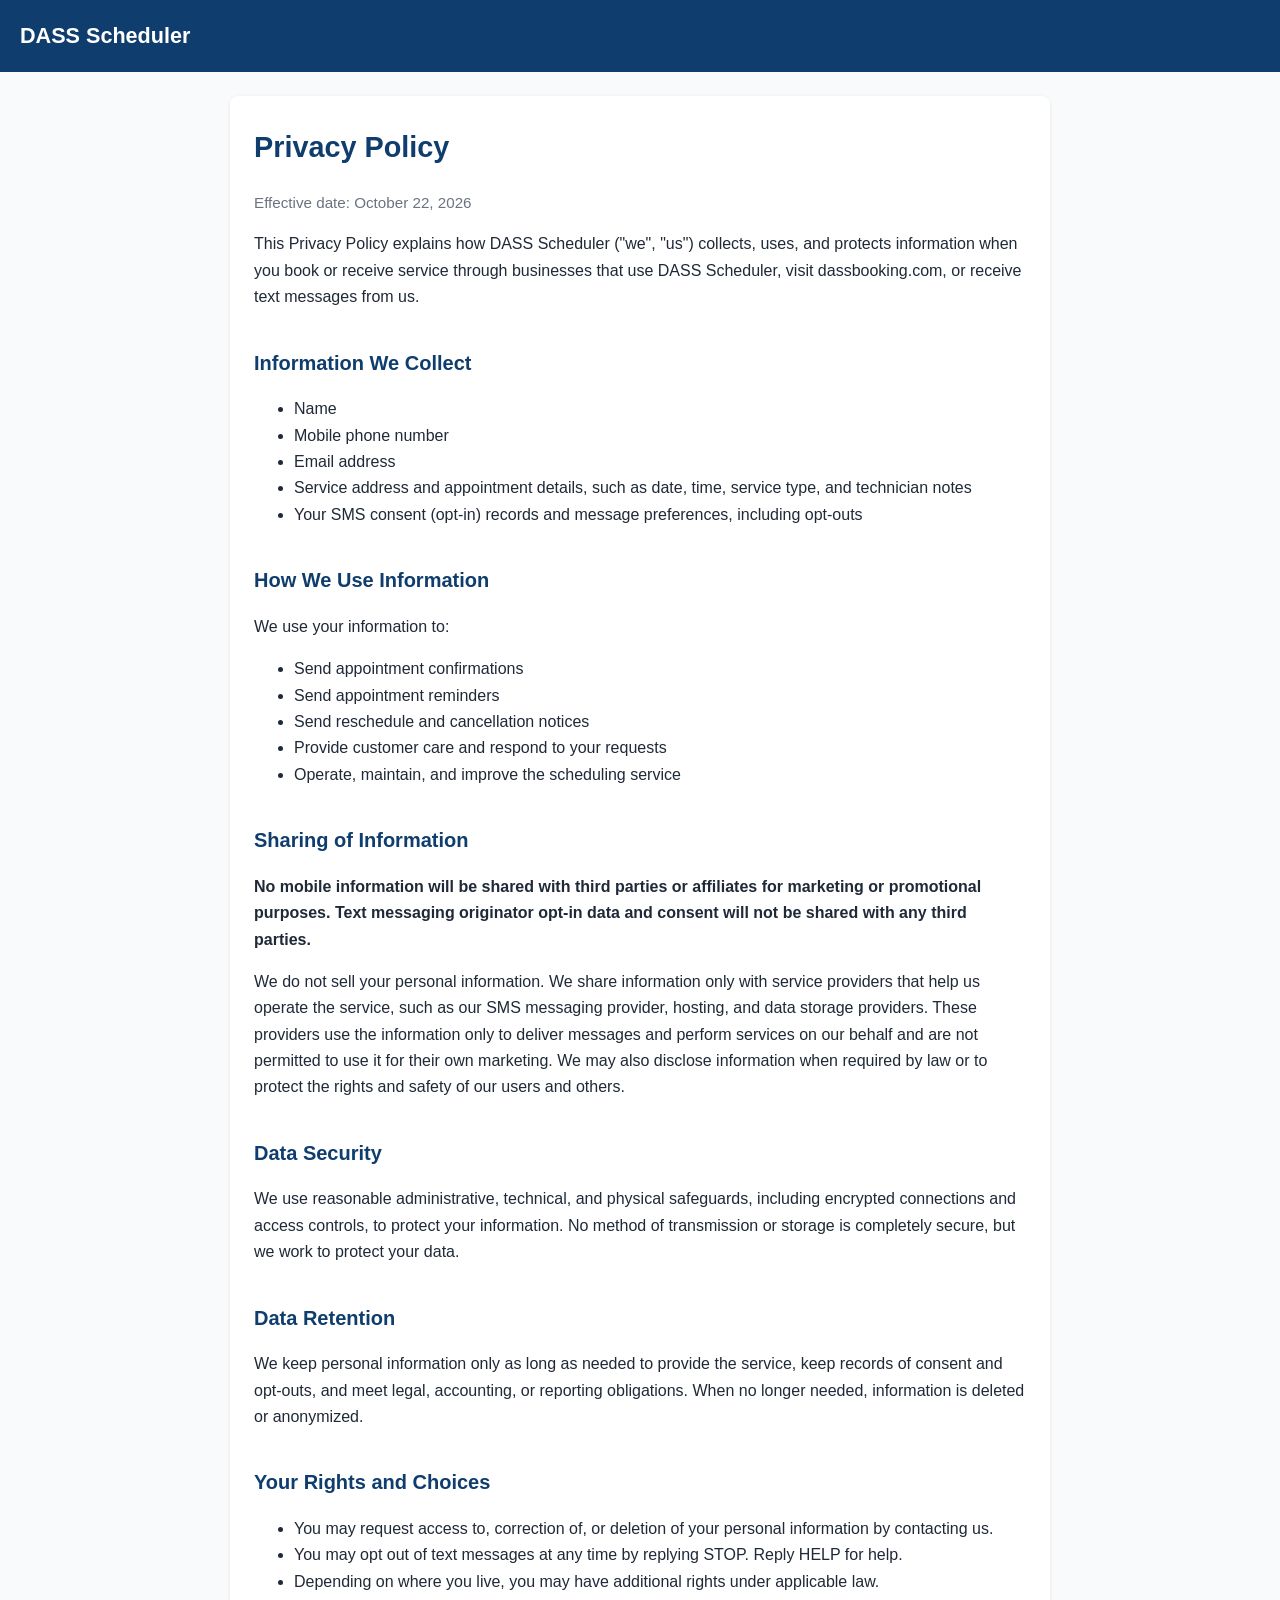
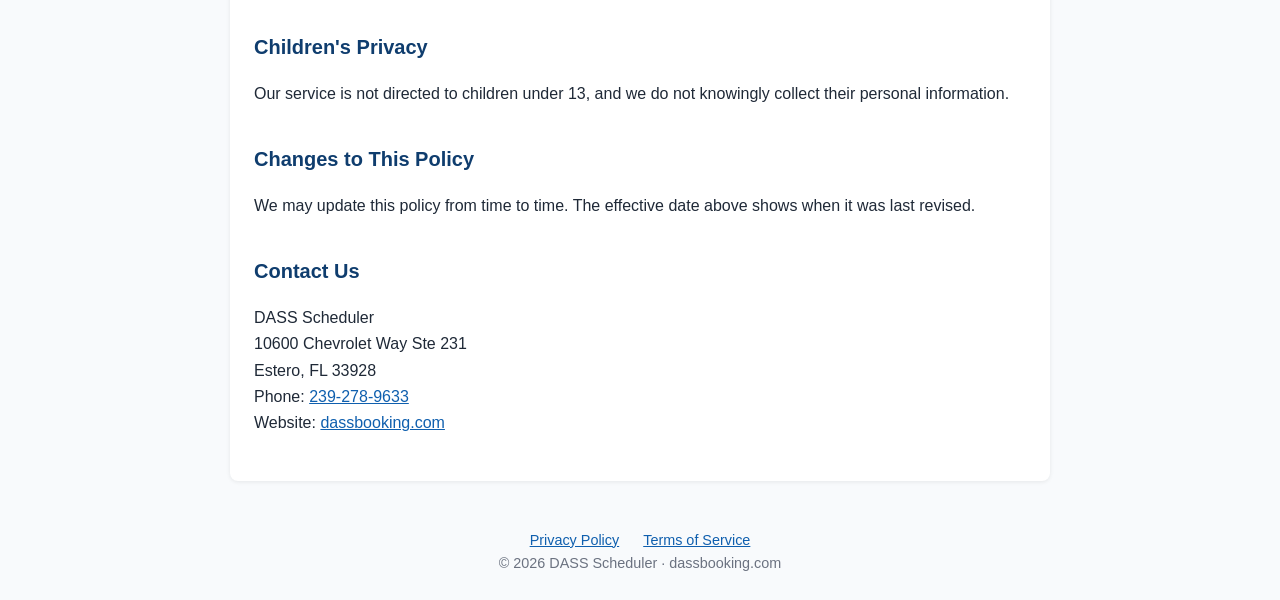
==== privacy/index.html @ 9c8e1333 "DASS Scheduler privacy and terms site" ====
<!DOCTYPE html>
<html lang="en"><head><meta charset="utf-8"><meta name="viewport" content="width=device-width,initial-scale=1">
<title>Privacy Policy | DASS Scheduler</title><link rel="stylesheet" href="/style.css"></head>
<body><header><a href="/">DASS Scheduler</a></header><main>
<h1>Privacy Policy</h1><p class="meta">Effective date: October 22, 2026</p>
<p>This Privacy Policy explains how DASS Scheduler ("we", "us") collects, uses, and protects information when you book or receive service through businesses that use DASS Scheduler, visit dassbooking.com, or receive text messages from us.</p>
<h2>Information We Collect</h2><ul><li>Name</li><li>Mobile phone number</li><li>Email address</li><li>Service address and appointment details, such as date, time, service type, and technician notes</li><li>Your SMS consent (opt-in) records and message preferences, including opt-outs</li></ul>
<h2>How We Use Information</h2><p>We use your information to:</p><ul><li>Send appointment confirmations</li><li>Send appointment reminders</li><li>Send reschedule and cancellation notices</li><li>Provide customer care and respond to your requests</li><li>Operate, maintain, and improve the scheduling service</li></ul>
<h2>Sharing of Information</h2>
<p><strong>No mobile information will be shared with third parties or affiliates for marketing or promotional purposes. Text messaging originator opt-in data and consent will not be shared with any third parties.</strong></p>
<p>We do not sell your personal information. We share information only with service providers that help us operate the service, such as our SMS messaging provider, hosting, and data storage providers. These providers use the information only to deliver messages and perform services on our behalf and are not permitted to use it for their own marketing. We may also disclose information when required by law or to protect the rights and safety of our users and others.</p>
<h2>Data Security</h2><p>We use reasonable administrative, technical, and physical safeguards, including encrypted connections and access controls, to protect your information. No method of transmission or storage is completely secure, but we work to protect your data.</p>
<h2>Data Retention</h2><p>We keep personal information only as long as needed to provide the service, keep records of consent and opt-outs, and meet legal, accounting, or reporting obligations. When no longer needed, information is deleted or anonymized.</p>
<h2>Your Rights and Choices</h2><ul><li>You may request access to, correction of, or deletion of your personal information by contacting us.</li><li>You may opt out of text messages at any time by replying STOP. Reply HELP for help.</li><li>Depending on where you live, you may have additional rights under applicable law.</li></ul>
<h2>Children's Privacy</h2><p>Our service is not directed to children under 13, and we do not knowingly collect their personal information.</p>
<h2>Changes to This Policy</h2><p>We may update this policy from time to time. The effective date above shows when it was last revised.</p>
<h2>Contact Us</h2><p>DASS Scheduler<br>10600 Chevrolet Way Ste 231<br>Estero, FL 33928<br>Phone: <a href="tel:+12392789633">239-278-9633</a><br>Website: <a href="https://dassbooking.com">dassbooking.com</a></p>
</main><footer><a href="/privacy/">Privacy Policy</a> <a href="/terms/">Terms of Service</a><br>&copy; 2026 DASS Scheduler &middot; dassbooking.com</footer></body></html>
---- style.css ----
*{box-sizing:border-box}body{margin:0;font-family:-apple-system,BlinkMacSystemFont,"Segoe UI",Roboto,Helvetica,Arial,sans-serif;color:#1f2937;background:#f8fafc;line-height:1.65}
header{background:#0f3d6e;color:#fff;padding:18px 20px}header a{color:#fff;text-decoration:none;font-size:1.35rem;font-weight:700}
main{max-width:820px;margin:24px auto;background:#fff;padding:28px 24px;border-radius:8px;box-shadow:0 1px 4px rgba(0,0,0,.08)}
h1{color:#0f3d6e;margin-top:0;font-size:1.8rem}h2{color:#0f3d6e;font-size:1.25rem;margin-top:1.8em}a{color:#0f5fae}
.meta{color:#6b7280;font-size:.95rem}.btns a{display:inline-block;margin:6px 10px 6px 0;padding:10px 18px;background:#0f5fae;color:#fff;border-radius:6px;text-decoration:none}
footer{text-align:center;padding:24px 16px;color:#6b7280;font-size:.9rem}footer a{margin:0 10px}
@media(max-width:600px){main{margin:0;border-radius:0;padding:20px 16px}h1{font-size:1.5rem}}
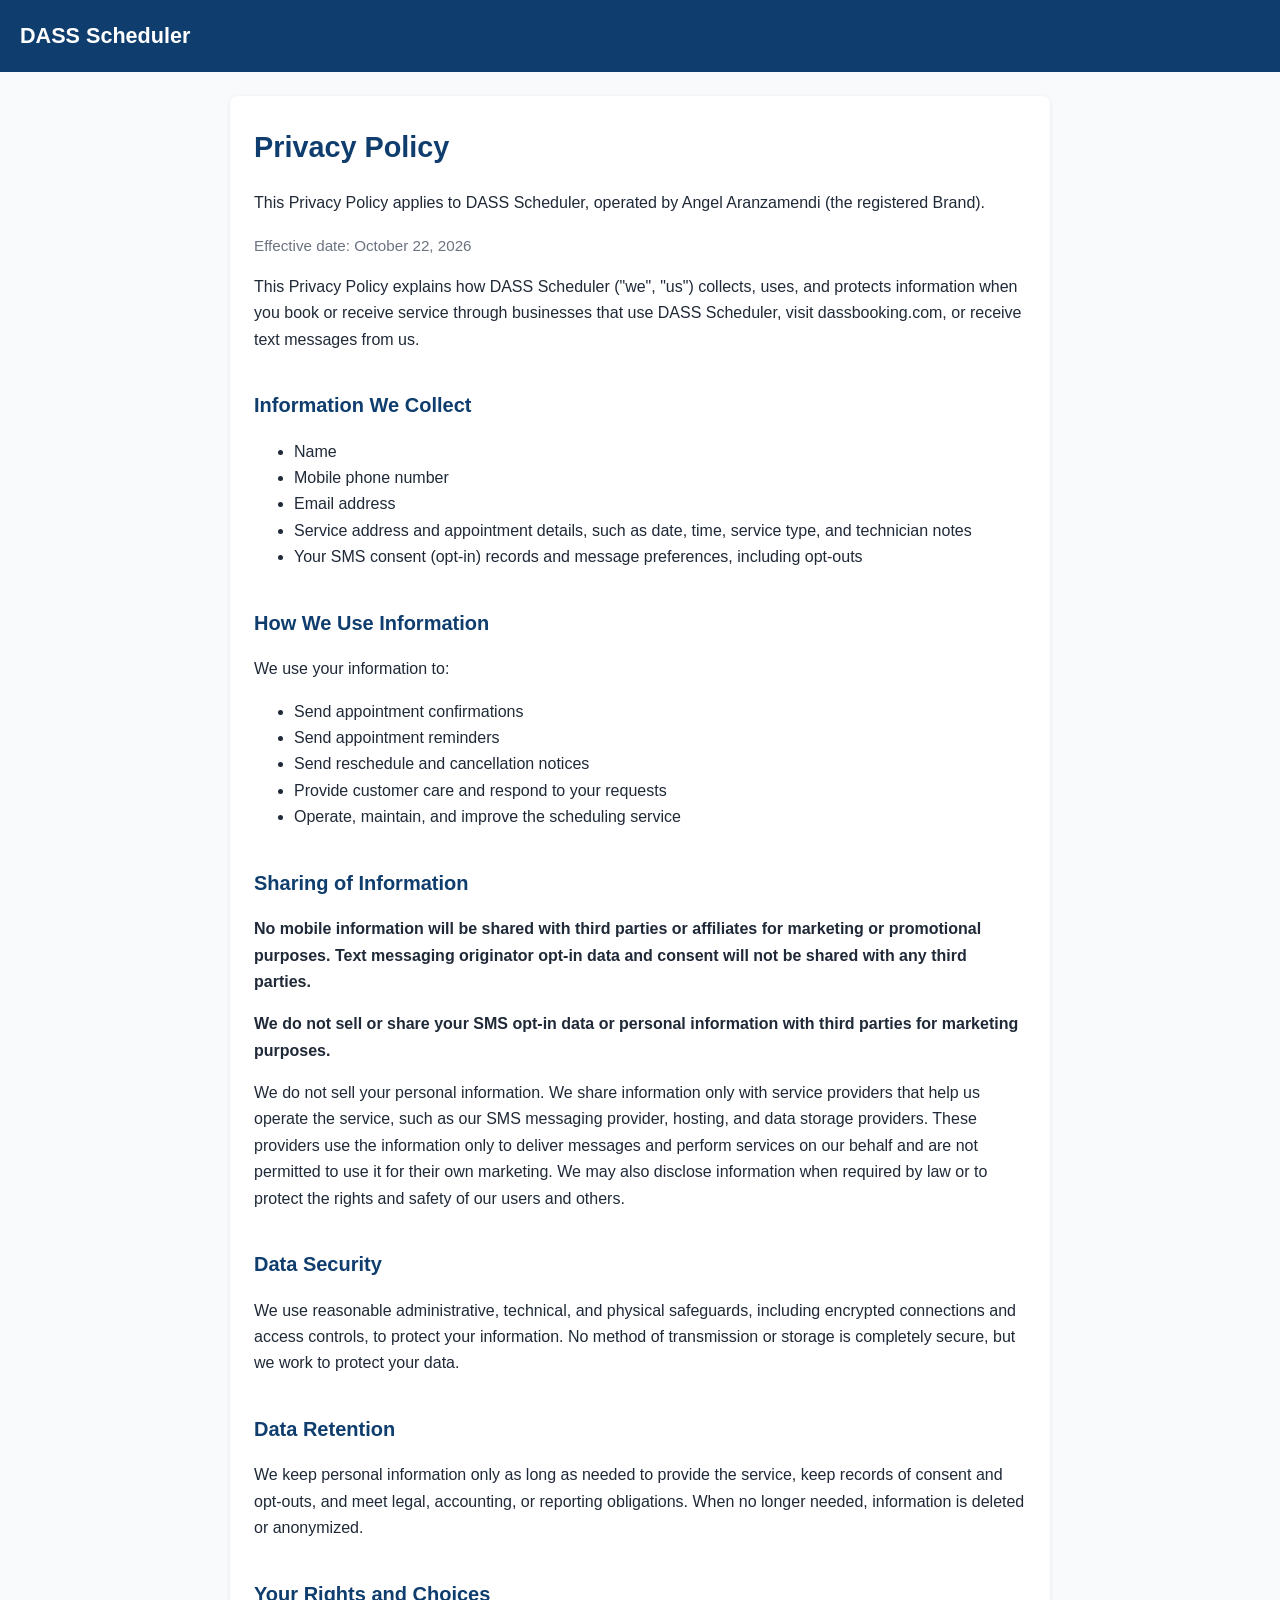
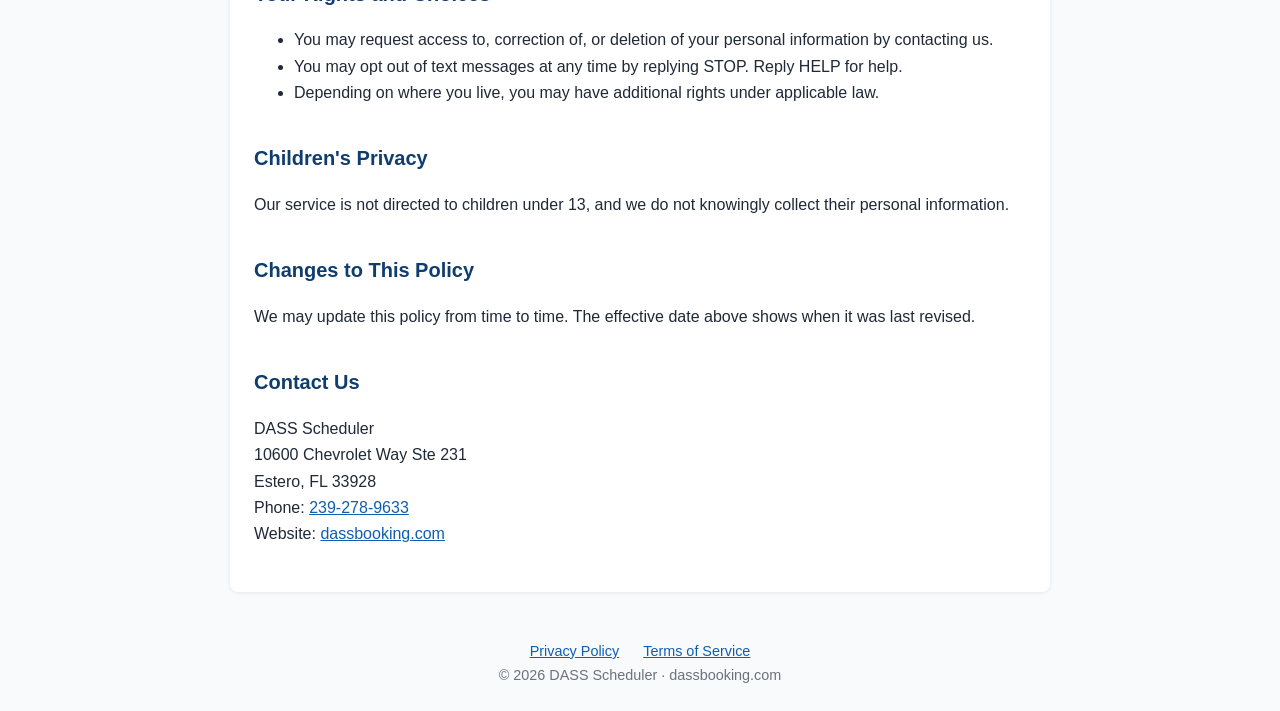
==== commit 84ac0a97: "Twilio wording: SMS data statement, brand name" ====
--- a/privacy/index.html
+++ b/privacy/index.html
@@ -2,13 +2,13 @@
 <html lang="en"><head><meta charset="utf-8"><meta name="viewport" content="width=device-width,initial-scale=1">
 <title>Privacy Policy | DASS Scheduler</title><link rel="stylesheet" href="/style.css"></head>
 <body><header><a href="/">DASS Scheduler</a></header><main>
-<h1>Privacy Policy</h1><p class="meta">Effective date: October 22, 2026</p>
+<h1>Privacy Policy</h1><p>This Privacy Policy applies to DASS Scheduler, operated by Angel Aranzamendi (the registered Brand).</p><p class="meta">Effective date: October 22, 2026</p>
 <p>This Privacy Policy explains how DASS Scheduler ("we", "us") collects, uses, and protects information when you book or receive service through businesses that use DASS Scheduler, visit dassbooking.com, or receive text messages from us.</p>
 <h2>Information We Collect</h2><ul><li>Name</li><li>Mobile phone number</li><li>Email address</li><li>Service address and appointment details, such as date, time, service type, and technician notes</li><li>Your SMS consent (opt-in) records and message preferences, including opt-outs</li></ul>
 <h2>How We Use Information</h2><p>We use your information to:</p><ul><li>Send appointment confirmations</li><li>Send appointment reminders</li><li>Send reschedule and cancellation notices</li><li>Provide customer care and respond to your requests</li><li>Operate, maintain, and improve the scheduling service</li></ul>
 <h2>Sharing of Information</h2>
 <p><strong>No mobile information will be shared with third parties or affiliates for marketing or promotional purposes. Text messaging originator opt-in data and consent will not be shared with any third parties.</strong></p>
-<p>We do not sell your personal information. We share information only with service providers that help us operate the service, such as our SMS messaging provider, hosting, and data storage providers. These providers use the information only to deliver messages and perform services on our behalf and are not permitted to use it for their own marketing. We may also disclose information when required by law or to protect the rights and safety of our users and others.</p>
+<p><strong>We do not sell or share your SMS opt-in data or personal information with third parties for marketing purposes.</strong></p><p>We do not sell your personal information. We share information only with service providers that help us operate the service, such as our SMS messaging provider, hosting, and data storage providers. These providers use the information only to deliver messages and perform services on our behalf and are not permitted to use it for their own marketing. We may also disclose information when required by law or to protect the rights and safety of our users and others.</p>
 <h2>Data Security</h2><p>We use reasonable administrative, technical, and physical safeguards, including encrypted connections and access controls, to protect your information. No method of transmission or storage is completely secure, but we work to protect your data.</p>
 <h2>Data Retention</h2><p>We keep personal information only as long as needed to provide the service, keep records of consent and opt-outs, and meet legal, accounting, or reporting obligations. When no longer needed, information is deleted or anonymized.</p>
 <h2>Your Rights and Choices</h2><ul><li>You may request access to, correction of, or deletion of your personal information by contacting us.</li><li>You may opt out of text messages at any time by replying STOP. Reply HELP for help.</li><li>Depending on where you live, you may have additional rights under applicable law.</li></ul>
